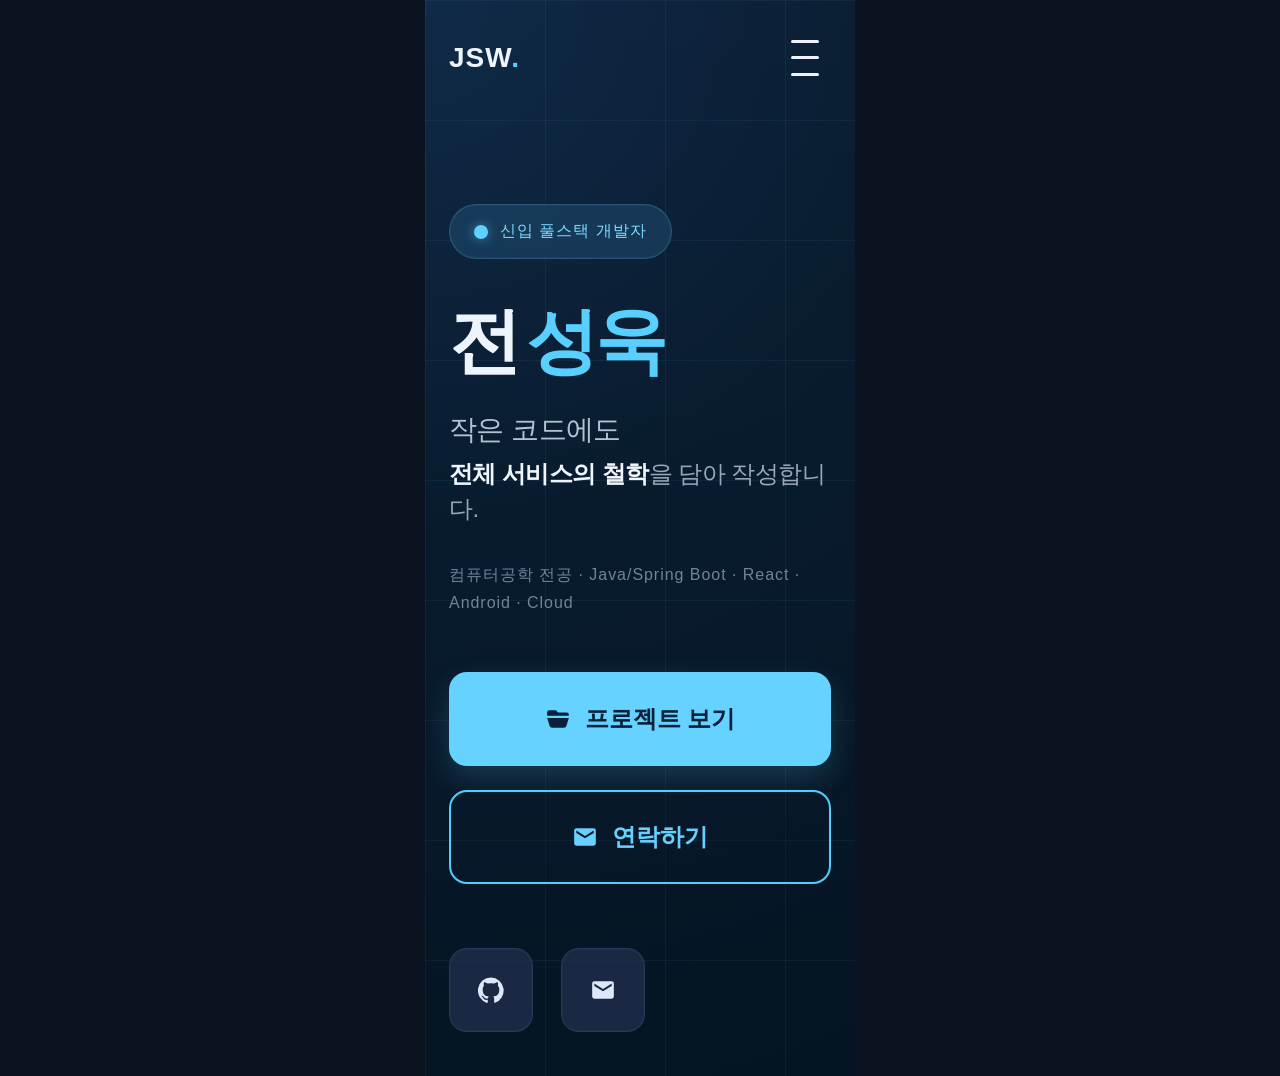
==== index.html @ f7ffe4a0 "테스트용 메인페이지" ====
<!DOCTYPE html>
<html lang="ko">
<head>
  <meta charset="UTF-8" />
  <meta name="viewport" content="width=device-width, initial-scale=1.0" />
  <title>Portfolio Mobile Hero</title>
  <style>
    * { box-sizing: border-box; }

    :root {
      --bg: #071a2d;
      --bg2: #0a223a;
      --line: rgba(98, 171, 228, 0.08);
      --cyan: #58cfff;
      --cyan-soft: #6bd3ff;
      --text: #eef4fb;
      --muted: #8a97ab;
      --panel: rgba(20, 45, 78, 0.55);
      --panel-border: rgba(104, 214, 255, 0.2);
    }

    body {
      margin: 0;
      min-height: 100vh;
      display: flex;
      justify-content: center;
      align-items: flex-start;
      background: #0b1320;
      font-family: "Pretendard", "Noto Sans KR", "Apple SD Gothic Neo", sans-serif;
      color: var(--text);
    }

    .phone {
      position: relative;
      width: 100%;
      max-width: 430px;
      min-height: 100vh;
      padding: 32px 24px 44px;
      overflow: hidden;
      background:
        linear-gradient(var(--line) 1px, transparent 1px),
        linear-gradient(90deg, var(--line) 1px, transparent 1px),
        radial-gradient(circle at top left, #0d2846 0%, var(--bg) 45%, #051422 100%);
      background-size: 120px 120px, 120px 120px, cover;
    }

    .phone::before {
      content: "";
      position: absolute;
      inset: 0;
      background: linear-gradient(to bottom, rgba(255,255,255,0.01), rgba(255,255,255,0));
      pointer-events: none;
    }

    .header {
      display: flex;
      align-items: center;
      justify-content: space-between;
      margin-bottom: 120px;
      position: relative;
      z-index: 1;
    }

    .logo {
      font-size: 28px;
      font-weight: 800;
      letter-spacing: 1px;
    }

    .logo .dot {
      color: var(--cyan);
    }

    .menu {
      width: 52px;
      height: 52px;
      display: grid;
      place-items: center;
      background: transparent;
      border: 0;
      cursor: pointer;
    }

    .menu span {
      display: block;
      width: 28px;
      height: 3px;
      background: #ecf3fb;
      border-radius: 999px;
      margin: 3px 0;
    }

    .badge {
      display: inline-flex;
      align-items: center;
      gap: 12px;
      padding: 16px 24px;
      margin-bottom: 46px;
      border: 1px solid var(--panel-border);
      border-radius: 999px;
      background: rgba(75, 161, 215, 0.18);
      color: #7bd8ff;
      font-size: 16px;
      letter-spacing: 0.06em;
      backdrop-filter: blur(8px);
      box-shadow: inset 0 0 0 1px rgba(255,255,255,0.03);
      position: relative;
      z-index: 1;
    }

    .badge::before {
      content: "";
      width: 14px;
      height: 14px;
      border-radius: 50%;
      background: #5fd0ff;
      box-shadow: 0 0 12px rgba(95, 208, 255, 0.5);
      flex: 0 0 auto;
    }

    .hero {
      position: relative;
      z-index: 1;
    }

    .title {
      margin: 0;
      font-size: 72px;
      line-height: 1;
      font-weight: 900;
      letter-spacing: -0.04em;
    }

    .title .accent {
      color: var(--cyan);
      margin-left: 8px;
    }

    .subtitle {
      margin: 34px 0 0;
      font-size: 28px;
      color: #b5c1d3;
      font-weight: 400;
      letter-spacing: -0.02em;
    }

    .subtitle strong {
      display: block;
      margin-top: 8px;
      font-size: 24px;
      color: #eef5fc;
      font-weight: 800;
      line-height: 1.45;
    }

    .subtitle .muted-end {
      color: #9aa7ba;
      font-weight: 500;
    }

    .skills {
      margin: 34px 0 54px;
      color: #73829a;
      font-size: 16px;
      line-height: 1.8;
      letter-spacing: 0.06em;
      word-break: keep-all;
    }

    .actions {
      display: grid;
      gap: 24px;
      margin-bottom: 64px;
    }

    .btn {
      height: 94px;
      border-radius: 18px;
      display: flex;
      align-items: center;
      justify-content: center;
      gap: 14px;
      font-size: 24px;
      font-weight: 800;
      text-decoration: none;
      transition: transform 0.2s ease, box-shadow 0.2s ease, background 0.2s ease;
    }

    .btn:hover {
      transform: translateY(-2px);
    }

    .btn.primary {
      background: #66d2ff;
      color: #08203a;
      box-shadow: 0 12px 30px rgba(102, 210, 255, 0.18);
    }

    .btn.secondary {
      color: #67d0ff;
      background: rgba(6, 24, 44, 0.18);
      border: 2px solid #50cfff;
      box-shadow: inset 0 0 0 1px rgba(255,255,255,0.02);
    }

    .socials {
      display: flex;
      gap: 28px;
      position: relative;
      z-index: 1;
    }

    .social {
      width: 84px;
      height: 84px;
      display: grid;
      place-items: center;
      border-radius: 18px;
      background: rgba(34, 47, 79, 0.75);
      border: 1px solid rgba(146, 171, 214, 0.12);
      color: #dce7f7;
      text-decoration: none;
      box-shadow: inset 0 0 0 1px rgba(255,255,255,0.02);
    }

    .social svg,
    .btn svg {
      width: 26px;
      height: 26px;
      fill: currentColor;
    }

    @media (max-width: 390px) {
      .phone { padding-inline: 20px; }
      .title { font-size: 62px; }
      .subtitle { font-size: 24px; }
      .subtitle strong { font-size: 21px; }
      .btn { font-size: 22px; height: 88px; }
    }
  </style>
</head>
<body>
  <main class="phone">
    <header class="header">
      <div class="logo">JSW<span class="dot">.</span></div>
      <button class="menu" aria-label="메뉴 열기">
        <span></span>
        <span></span>
        <span></span>
      </button>
    </header>

    <section class="hero">
      <div class="badge">신입 풀스택 개발자</div>

      <h1 class="title">전<span class="accent">성욱</span></h1>

      <p class="subtitle">
        작은 코드에도
        <strong>전체 서비스의 철학<span class="muted-end">을 담아 작성합니다.</span></strong>
      </p>

      <div class="skills">컴퓨터공학 전공 · Java/Spring Boot · React · Android · Cloud</div>

      <div class="actions">
        <a class="btn primary" href="#projects" aria-label="프로젝트 보기">
          <svg viewBox="0 0 24 24" aria-hidden="true"><path d="M10 4l2 2h8a2 2 0 0 1 2 2v1H2V6a2 2 0 0 1 2-2h6zm12 7H2l2.2 7.2A2.5 2.5 0 0 0 6.6 20h10.8a2.5 2.5 0 0 0 2.4-1.8L22 11z"/></svg>
          프로젝트 보기
        </a>
        <a class="btn secondary" href="#contact" aria-label="연락하기">
          <svg viewBox="0 0 24 24" aria-hidden="true"><path d="M20 4H4a2 2 0 0 0-2 2v12a2 2 0 0 0 2 2h16a2 2 0 0 0 2-2V6a2 2 0 0 0-2-2zm0 4.2l-8 5-8-5V6l8 5 8-5v2.2z"/></svg>
          연락하기
        </a>
      </div>
      
      <div class="socials">
        <a class="social" href="#github" aria-label="GitHub">
          <svg viewBox="0 0 24 24" aria-hidden="true"><path d="M12 .5A12 12 0 0 0 8.2 23.9c.6.1.8-.3.8-.6v-2.2c-3.3.7-4-1.4-4-1.4-.5-1.3-1.3-1.7-1.3-1.7-1.1-.7.1-.7.1-.7 1.2.1 1.9 1.3 1.9 1.3 1.1 1.8 2.8 1.3 3.5 1 .1-.8.4-1.3.7-1.6-2.7-.3-5.5-1.3-5.5-6A4.7 4.7 0 0 1 5.5 8c-.1-.3-.5-1.5.1-3.1 0 0 1-.3 3.3 1.2a11.3 11.3 0 0 1 6 0c2.2-1.5 3.3-1.2 3.3-1.2.6 1.6.2 2.8.1 3.1A4.7 4.7 0 0 1 19.6 12c0 4.7-2.8 5.7-5.5 6 .4.3.8 1 .8 2.1v3.1c0 .3.2.7.8.6A12 12 0 0 0 12 .5z"/></svg>
        </a>
        <a class="social" href="#mail" aria-label="이메일">
          <svg viewBox="0 0 24 24" aria-hidden="true"><path d="M20 4H4a2 2 0 0 0-2 2v12a2 2 0 0 0 2 2h16a2 2 0 0 0 2-2V6a2 2 0 0 0-2-2zm0 4.2l-8 5-8-5V6l8 5 8-5v2.2z"/></svg>
        </a>
      </div>
    </section>
  </main>
</body>
</html>
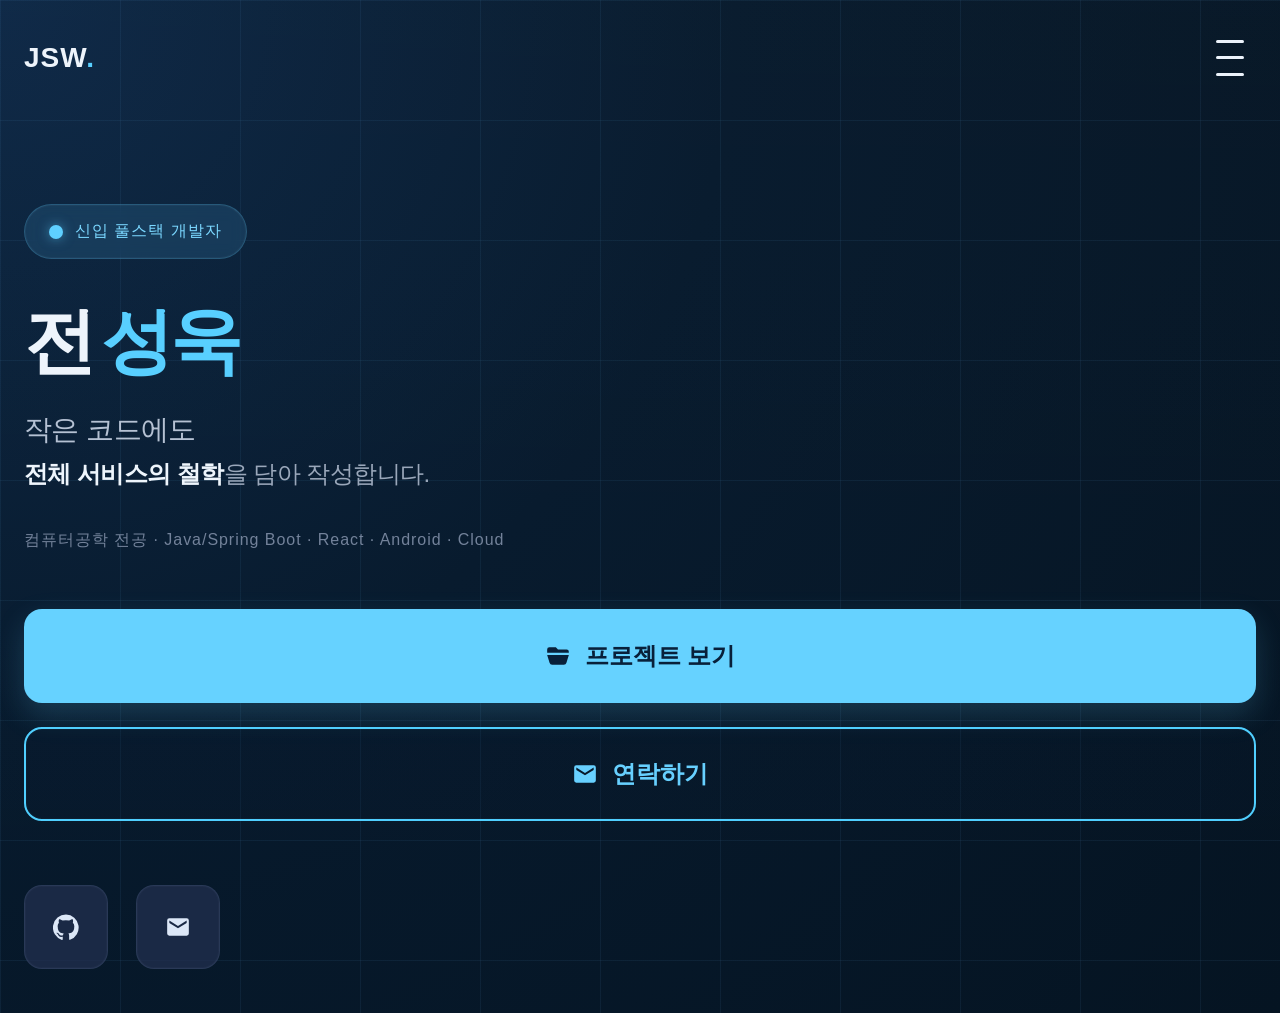
==== commit 5fec7eca: "width 조절" ====
--- a/index.html
+++ b/index.html
@@ -33,7 +33,6 @@
     .phone {
       position: relative;
       width: 100%;
-      max-width: 430px;
       min-height: 100vh;
       padding: 32px 24px 44px;
       overflow: hidden;
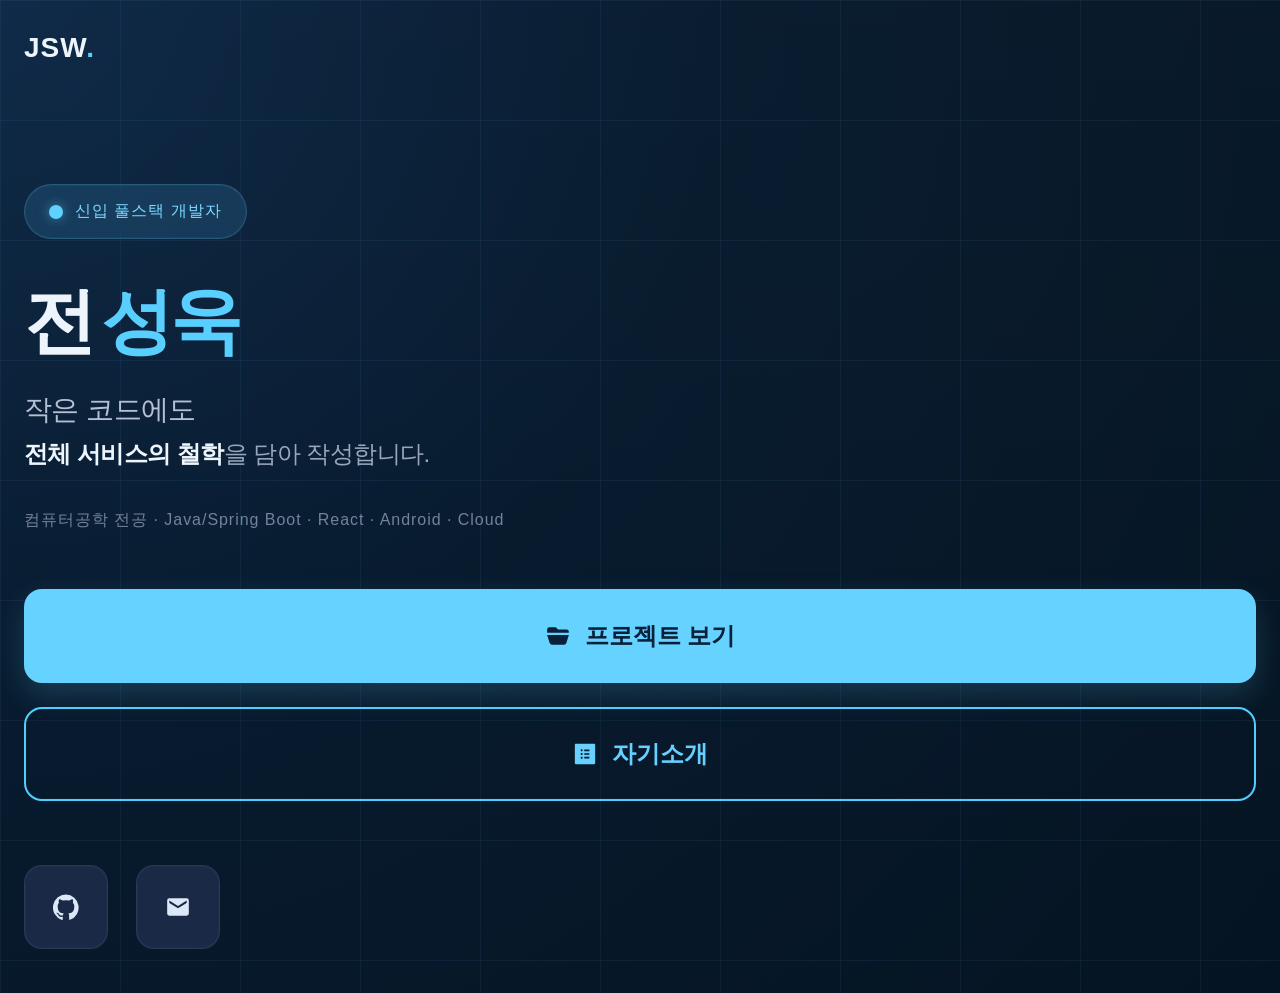
==== commit 3f5a112e: "링크 연결" ====
--- a/index.html
+++ b/index.html
@@ -3,7 +3,7 @@
 <head>
   <meta charset="UTF-8" />
   <meta name="viewport" content="width=device-width, initial-scale=1.0" />
-  <title>Portfolio Mobile Hero</title>
+  <title>개발자 전성욱 포트폴리오</title>
   <style>
     * { box-sizing: border-box; }
 
@@ -82,11 +82,11 @@
 
     .menu span {
       display: block;
-      width: 28px;
+      width: 40px;
       height: 3px;
       background: #ecf3fb;
       border-radius: 999px;
-      margin: 3px 0;
+      margin: 2px 0;
     }
 
     .badge {
@@ -242,16 +242,15 @@
   <main class="phone">
     <header class="header">
       <div class="logo">JSW<span class="dot">.</span></div>
-      <button class="menu" aria-label="메뉴 열기">
+      <!-- <button class="menu" aria-label="메뉴 열기">
         <span></span>
         <span></span>
         <span></span>
-      </button>
+      </button> -->
     </header>
 
     <section class="hero">
       <div class="badge">신입 풀스택 개발자</div>
-
       <h1 class="title">전<span class="accent">성욱</span></h1>
 
       <p class="subtitle">
@@ -262,21 +261,21 @@
       <div class="skills">컴퓨터공학 전공 · Java/Spring Boot · React · Android · Cloud</div>
 
       <div class="actions">
-        <a class="btn primary" href="#projects" aria-label="프로젝트 보기">
+        <a class="btn primary" href="/projects/index.html" aria-label="프로젝트 보기">
           <svg viewBox="0 0 24 24" aria-hidden="true"><path d="M10 4l2 2h8a2 2 0 0 1 2 2v1H2V6a2 2 0 0 1 2-2h6zm12 7H2l2.2 7.2A2.5 2.5 0 0 0 6.6 20h10.8a2.5 2.5 0 0 0 2.4-1.8L22 11z"/></svg>
           프로젝트 보기
         </a>
-        <a class="btn secondary" href="#contact" aria-label="연락하기">
-          <svg viewBox="0 0 24 24" aria-hidden="true"><path d="M20 4H4a2 2 0 0 0-2 2v12a2 2 0 0 0 2 2h16a2 2 0 0 0 2-2V6a2 2 0 0 0-2-2zm0 4.2l-8 5-8-5V6l8 5 8-5v2.2z"/></svg>
-          연락하기
+        <a class="btn secondary" href="/pages/aboutme.html" aria-label="연락하기">
+          <svg viewBox="0 0 1024 1024" xmlns="http://www.w3.org/2000/svg" class="icon contact-icon"  aria-hidden="true">  <path fill="currentColor" d="M880 112H144c-17.7 0-32 14.3-32 32v736c0 17.7 14.3 32 32 32h736c17.7 0 32-14.3 32-32V144c0-17.7-14.3-32-32-32zM380 696c-22.1 0-40-17.9-40-40s17.9-40 40-40 40 17.9 40 40-17.9 40-40 40zm0-144c-22.1 0-40-17.9-40-40s17.9-40 40-40 40 17.9 40 40-17.9 40-40 40zm0-144c-22.1 0-40-17.9-40-40s17.9-40 40-40 40 17.9 40 40-17.9 40-40 40zm304 272c0 4.4-3.6 8-8 8H492c-4.4 0-8-3.6-8-8v-48c0-4.4 3.6-8 8-8h184c4.4 0 8 3.6 8 8v48zm0-144c0 4.4-3.6 8-8 8H492c-4.4 0-8-3.6-8-8v-48c0-4.4 3.6-8 8-8h184c4.4 0 3.6 8 8 8v48zm0-144c0 4.4-3.6 8-8 8H492c-4.4 0-8-3.6-8-8v-48c0-4.4 3.6-8 8-8h184c4.4 0 8 3.6 8 8v48z"/></svg>
+          자기소개
         </a>
       </div>
       
       <div class="socials">
-        <a class="social" href="#github" aria-label="GitHub">
+        <a class="social" href="https://github.com/jsw5514" aria-label="GitHub">
           <svg viewBox="0 0 24 24" aria-hidden="true"><path d="M12 .5A12 12 0 0 0 8.2 23.9c.6.1.8-.3.8-.6v-2.2c-3.3.7-4-1.4-4-1.4-.5-1.3-1.3-1.7-1.3-1.7-1.1-.7.1-.7.1-.7 1.2.1 1.9 1.3 1.9 1.3 1.1 1.8 2.8 1.3 3.5 1 .1-.8.4-1.3.7-1.6-2.7-.3-5.5-1.3-5.5-6A4.7 4.7 0 0 1 5.5 8c-.1-.3-.5-1.5.1-3.1 0 0 1-.3 3.3 1.2a11.3 11.3 0 0 1 6 0c2.2-1.5 3.3-1.2 3.3-1.2.6 1.6.2 2.8.1 3.1A4.7 4.7 0 0 1 19.6 12c0 4.7-2.8 5.7-5.5 6 .4.3.8 1 .8 2.1v3.1c0 .3.2.7.8.6A12 12 0 0 0 12 .5z"/></svg>
         </a>
-        <a class="social" href="#mail" aria-label="이메일">
+        <a class="social" href="mailto:jsw5524@gmail.com" aria-label="이메일">
           <svg viewBox="0 0 24 24" aria-hidden="true"><path d="M20 4H4a2 2 0 0 0-2 2v12a2 2 0 0 0 2 2h16a2 2 0 0 0 2-2V6a2 2 0 0 0-2-2zm0 4.2l-8 5-8-5V6l8 5 8-5v2.2z"/></svg>
         </a>
       </div>
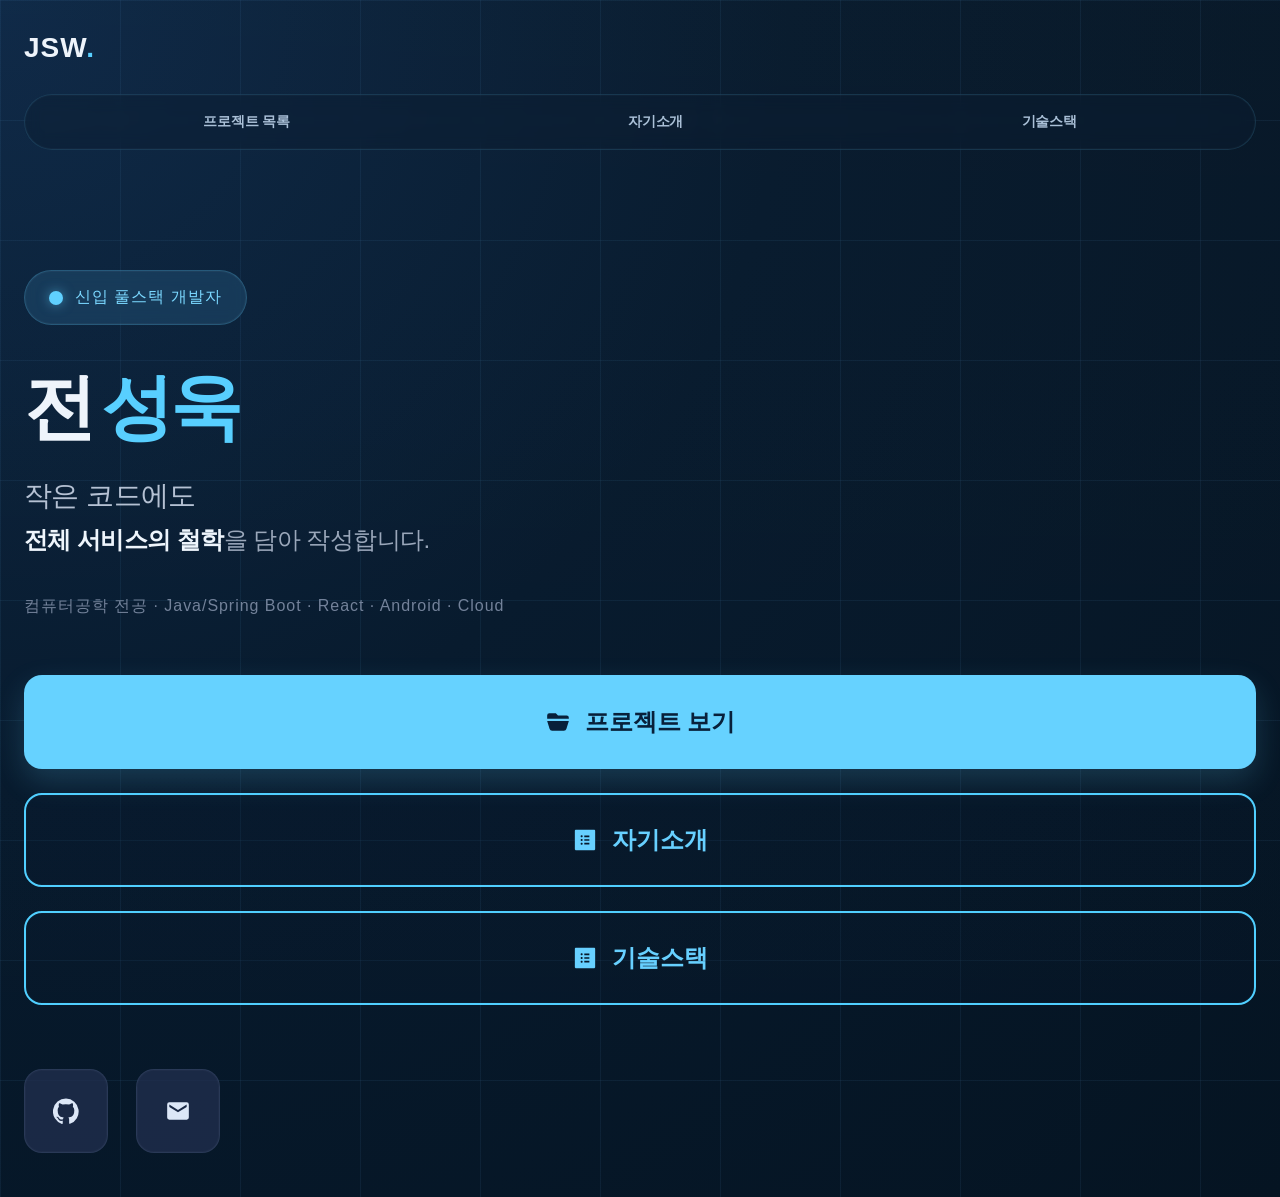
==== commit 98bf7284: "css 분리 및 네비게이션 바 추가" ====
--- a/index.html
+++ b/index.html
@@ -4,249 +4,23 @@
   <meta charset="UTF-8" />
   <meta name="viewport" content="width=device-width, initial-scale=1.0" />
   <title>개발자 전성욱 포트폴리오</title>
-  <style>
-    * { box-sizing: border-box; }
-
-    :root {
-      --bg: #071a2d;
-      --bg2: #0a223a;
-      --line: rgba(98, 171, 228, 0.08);
-      --cyan: #58cfff;
-      --cyan-soft: #6bd3ff;
-      --text: #eef4fb;
-      --muted: #8a97ab;
-      --panel: rgba(20, 45, 78, 0.55);
-      --panel-border: rgba(104, 214, 255, 0.2);
-    }
-
-    body {
-      margin: 0;
-      min-height: 100vh;
-      display: flex;
-      justify-content: center;
-      align-items: flex-start;
-      background: #0b1320;
-      font-family: "Pretendard", "Noto Sans KR", "Apple SD Gothic Neo", sans-serif;
-      color: var(--text);
-    }
-
-    .phone {
-      position: relative;
-      width: 100%;
-      min-height: 100vh;
-      padding: 32px 24px 44px;
-      overflow: hidden;
-      background:
-        linear-gradient(var(--line) 1px, transparent 1px),
-        linear-gradient(90deg, var(--line) 1px, transparent 1px),
-        radial-gradient(circle at top left, #0d2846 0%, var(--bg) 45%, #051422 100%);
-      background-size: 120px 120px, 120px 120px, cover;
-    }
-
-    .phone::before {
-      content: "";
-      position: absolute;
-      inset: 0;
-      background: linear-gradient(to bottom, rgba(255,255,255,0.01), rgba(255,255,255,0));
-      pointer-events: none;
-    }
-
-    .header {
-      display: flex;
-      align-items: center;
-      justify-content: space-between;
-      margin-bottom: 120px;
-      position: relative;
-      z-index: 1;
-    }
-
-    .logo {
-      font-size: 28px;
-      font-weight: 800;
-      letter-spacing: 1px;
-    }
-
-    .logo .dot {
-      color: var(--cyan);
-    }
-
-    .menu {
-      width: 52px;
-      height: 52px;
-      display: grid;
-      place-items: center;
-      background: transparent;
-      border: 0;
-      cursor: pointer;
-    }
-
-    .menu span {
-      display: block;
-      width: 40px;
-      height: 3px;
-      background: #ecf3fb;
-      border-radius: 999px;
-      margin: 2px 0;
-    }
-
-    .badge {
-      display: inline-flex;
-      align-items: center;
-      gap: 12px;
-      padding: 16px 24px;
-      margin-bottom: 46px;
-      border: 1px solid var(--panel-border);
-      border-radius: 999px;
-      background: rgba(75, 161, 215, 0.18);
-      color: #7bd8ff;
-      font-size: 16px;
-      letter-spacing: 0.06em;
-      backdrop-filter: blur(8px);
-      box-shadow: inset 0 0 0 1px rgba(255,255,255,0.03);
-      position: relative;
-      z-index: 1;
-    }
-
-    .badge::before {
-      content: "";
-      width: 14px;
-      height: 14px;
-      border-radius: 50%;
-      background: #5fd0ff;
-      box-shadow: 0 0 12px rgba(95, 208, 255, 0.5);
-      flex: 0 0 auto;
-    }
-
-    .hero {
-      position: relative;
-      z-index: 1;
-    }
-
-    .title {
-      margin: 0;
-      font-size: 72px;
-      line-height: 1;
-      font-weight: 900;
-      letter-spacing: -0.04em;
-    }
-
-    .title .accent {
-      color: var(--cyan);
-      margin-left: 8px;
-    }
-
-    .subtitle {
-      margin: 34px 0 0;
-      font-size: 28px;
-      color: #b5c1d3;
-      font-weight: 400;
-      letter-spacing: -0.02em;
-    }
-
-    .subtitle strong {
-      display: block;
-      margin-top: 8px;
-      font-size: 24px;
-      color: #eef5fc;
-      font-weight: 800;
-      line-height: 1.45;
-    }
-
-    .subtitle .muted-end {
-      color: #9aa7ba;
-      font-weight: 500;
-    }
-
-    .skills {
-      margin: 34px 0 54px;
-      color: #73829a;
-      font-size: 16px;
-      line-height: 1.8;
-      letter-spacing: 0.06em;
-      word-break: keep-all;
-    }
-
-    .actions {
-      display: grid;
-      gap: 24px;
-      margin-bottom: 64px;
-    }
-
-    .btn {
-      height: 94px;
-      border-radius: 18px;
-      display: flex;
-      align-items: center;
-      justify-content: center;
-      gap: 14px;
-      font-size: 24px;
-      font-weight: 800;
-      text-decoration: none;
-      transition: transform 0.2s ease, box-shadow 0.2s ease, background 0.2s ease;
-    }
-
-    .btn:hover {
-      transform: translateY(-2px);
-    }
-
-    .btn.primary {
-      background: #66d2ff;
-      color: #08203a;
-      box-shadow: 0 12px 30px rgba(102, 210, 255, 0.18);
-    }
-
-    .btn.secondary {
-      color: #67d0ff;
-      background: rgba(6, 24, 44, 0.18);
-      border: 2px solid #50cfff;
-      box-shadow: inset 0 0 0 1px rgba(255,255,255,0.02);
-    }
-
-    .socials {
-      display: flex;
-      gap: 28px;
-      position: relative;
-      z-index: 1;
-    }
-
-    .social {
-      width: 84px;
-      height: 84px;
-      display: grid;
-      place-items: center;
-      border-radius: 18px;
-      background: rgba(34, 47, 79, 0.75);
-      border: 1px solid rgba(146, 171, 214, 0.12);
-      color: #dce7f7;
-      text-decoration: none;
-      box-shadow: inset 0 0 0 1px rgba(255,255,255,0.02);
-    }
-
-    .social svg,
-    .btn svg {
-      width: 26px;
-      height: 26px;
-      fill: currentColor;
-    }
-
-    @media (max-width: 390px) {
-      .phone { padding-inline: 20px; }
-      .title { font-size: 62px; }
-      .subtitle { font-size: 24px; }
-      .subtitle strong { font-size: 21px; }
-      .btn { font-size: 22px; height: 88px; }
-    }
-  </style>
+  <link rel="stylesheet" href="nav.css">
+  <link rel="stylesheet" href="index.css">
 </head>
 <body>
   <main class="phone">
     <header class="header">
-      <div class="logo">JSW<span class="dot">.</span></div>
+      <div class="logobox"><div class="logo">JSW<span class="dot">.</span></div></div>
       <!-- <button class="menu" aria-label="메뉴 열기">
         <span></span>
         <span></span>
         <span></span>
       </button> -->
+      <nav class="top-nav" aria-label="주요 메뉴">
+        <a href="#projects">프로젝트 목록</a>
+        <a href="#about">자기소개</a>
+        <a href="#skills">기술스택</a>
+      </nav>
     </header>
 
     <section class="hero">
@@ -261,13 +35,17 @@
       <div class="skills">컴퓨터공학 전공 · Java/Spring Boot · React · Android · Cloud</div>
 
       <div class="actions">
-        <a class="btn primary" href="/projects/index.html" aria-label="프로젝트 보기">
+        <a class="btn primary" href="/index.html" aria-label="프로젝트 보기">
           <svg viewBox="0 0 24 24" aria-hidden="true"><path d="M10 4l2 2h8a2 2 0 0 1 2 2v1H2V6a2 2 0 0 1 2-2h6zm12 7H2l2.2 7.2A2.5 2.5 0 0 0 6.6 20h10.8a2.5 2.5 0 0 0 2.4-1.8L22 11z"/></svg>
           프로젝트 보기
         </a>
-        <a class="btn secondary" href="/pages/aboutme.html" aria-label="연락하기">
+        <a class="btn secondary" href="/aboutme.html" aria-label="연락하기">
           <svg viewBox="0 0 1024 1024" xmlns="http://www.w3.org/2000/svg" class="icon contact-icon"  aria-hidden="true">  <path fill="currentColor" d="M880 112H144c-17.7 0-32 14.3-32 32v736c0 17.7 14.3 32 32 32h736c17.7 0 32-14.3 32-32V144c0-17.7-14.3-32-32-32zM380 696c-22.1 0-40-17.9-40-40s17.9-40 40-40 40 17.9 40 40-17.9 40-40 40zm0-144c-22.1 0-40-17.9-40-40s17.9-40 40-40 40 17.9 40 40-17.9 40-40 40zm0-144c-22.1 0-40-17.9-40-40s17.9-40 40-40 40 17.9 40 40-17.9 40-40 40zm304 272c0 4.4-3.6 8-8 8H492c-4.4 0-8-3.6-8-8v-48c0-4.4 3.6-8 8-8h184c4.4 0 8 3.6 8 8v48zm0-144c0 4.4-3.6 8-8 8H492c-4.4 0-8-3.6-8-8v-48c0-4.4 3.6-8 8-8h184c4.4 0 3.6 8 8 8v48zm0-144c0 4.4-3.6 8-8 8H492c-4.4 0-8-3.6-8-8v-48c0-4.4 3.6-8 8-8h184c4.4 0 8 3.6 8 8v48z"/></svg>
           자기소개
+        </a>
+        <a class="btn secondary" href="/tech-stack.html" aria-label="연락하기">
+          <svg viewBox="0 0 1024 1024" xmlns="http://www.w3.org/2000/svg" class="icon contact-icon"  aria-hidden="true">  <path fill="currentColor" d="M880 112H144c-17.7 0-32 14.3-32 32v736c0 17.7 14.3 32 32 32h736c17.7 0 32-14.3 32-32V144c0-17.7-14.3-32-32-32zM380 696c-22.1 0-40-17.9-40-40s17.9-40 40-40 40 17.9 40 40-17.9 40-40 40zm0-144c-22.1 0-40-17.9-40-40s17.9-40 40-40 40 17.9 40 40-17.9 40-40 40zm0-144c-22.1 0-40-17.9-40-40s17.9-40 40-40 40 17.9 40 40-17.9 40-40 40zm304 272c0 4.4-3.6 8-8 8H492c-4.4 0-8-3.6-8-8v-48c0-4.4 3.6-8 8-8h184c4.4 0 8 3.6 8 8v48zm0-144c0 4.4-3.6 8-8 8H492c-4.4 0-8-3.6-8-8v-48c0-4.4 3.6-8 8-8h184c4.4 0 3.6 8 8 8v48zm0-144c0 4.4-3.6 8-8 8H492c-4.4 0-8-3.6-8-8v-48c0-4.4 3.6-8 8-8h184c4.4 0 8 3.6 8 8v48z"/></svg>
+          기술스택
         </a>
       </div>
       
--- a/nav.css
+++ b/nav.css
@@ -0,0 +1,37 @@
+.top-nav {
+  display: flex;
+  align-items: center;
+  justify-content: space-around;
+  gap: 10px;
+  padding: 10px 14px;
+  margin-bottom: 24px;
+  border: 1px solid rgba(104, 214, 255, 0.14);
+  border-radius: 999px;
+  background: rgba(12, 29, 49, 0.45);
+  box-shadow: inset 0 0 0 1px rgba(255, 255, 255, 0.02);
+  backdrop-filter: blur(8px);
+}
+
+.top-nav a {
+  color: #aac0d7;
+  text-decoration: none;
+  font-size: 14px;
+  font-weight: 700;
+  letter-spacing: -0.02em;
+  padding: 8px 10px;
+  border-radius: 999px;
+  transition: color 0.2s ease, background 0.2s ease;
+  white-space: nowrap;
+}
+
+.top-nav a:hover {
+  color: #58cfff;
+  background: rgba(88, 207, 255, 0.08);
+}
+
+@media (max-width: 390px) {
+  .top-nav {
+    flex-wrap: wrap;
+    justify-content: center;
+  }
+}
--- a/index.css
+++ b/index.css
@@ -0,0 +1,235 @@
+ * { box-sizing: border-box; }
+
+:root {
+    --bg: #071a2d;
+    --bg2: #0a223a;
+    --line: rgba(98, 171, 228, 0.08);
+    --cyan: #58cfff;
+    --cyan-soft: #6bd3ff;
+    --text: #eef4fb;
+    --muted: #8a97ab;
+    --panel: rgba(20, 45, 78, 0.55);
+    --panel-border: rgba(104, 214, 255, 0.2);
+}
+
+body {
+    margin: 0;
+    min-height: 100vh;
+    display: flex;
+    justify-content: center;
+    align-items: flex-start;
+    background: #0b1320;
+    font-family: "Pretendard", "Noto Sans KR", "Apple SD Gothic Neo", sans-serif;
+    color: var(--text);
+}
+
+.phone {
+    position: relative;
+    width: 100%;
+    min-height: 100vh;
+    padding: 32px 24px 44px;
+    overflow: hidden;
+    background:
+    linear-gradient(var(--line) 1px, transparent 1px),
+    linear-gradient(90deg, var(--line) 1px, transparent 1px),
+    radial-gradient(circle at top left, #0d2846 0%, var(--bg) 45%, #051422 100%);
+    background-size: 120px 120px, 120px 120px, cover;
+}
+
+.phone::before {
+    content: "";
+    position: absolute;
+    inset: 0;
+    background: linear-gradient(to bottom, rgba(255,255,255,0.01), rgba(255,255,255,0));
+    pointer-events: none;
+}
+
+.header .logobox{
+    display: flex;
+    align-items: center;
+    justify-content: space-between;
+    margin-bottom: 30px;
+    position: relative;
+    z-index: 1;
+}
+
+.header {
+    margin-bottom: 120px;
+}
+
+.logo {
+    font-size: 28px;
+    font-weight: 800;
+    letter-spacing: 1px;
+}
+
+.logo .dot {
+    color: var(--cyan);
+}
+
+.menu {
+    width: 52px;
+    height: 52px;
+    display: grid;
+    place-items: center;
+    background: transparent;
+    border: 0;
+    cursor: pointer;
+}
+
+.menu span {
+    display: block;
+    width: 40px;
+    height: 3px;
+    background: #ecf3fb;
+    border-radius: 999px;
+    margin: 2px 0;
+}
+
+.badge {
+    display: inline-flex;
+    align-items: center;
+    gap: 12px;
+    padding: 16px 24px;
+    margin-bottom: 46px;
+    border: 1px solid var(--panel-border);
+    border-radius: 999px;
+    background: rgba(75, 161, 215, 0.18);
+    color: #7bd8ff;
+    font-size: 16px;
+    letter-spacing: 0.06em;
+    backdrop-filter: blur(8px);
+    box-shadow: inset 0 0 0 1px rgba(255,255,255,0.03);
+    position: relative;
+    z-index: 1;
+}
+
+.badge::before {
+    content: "";
+    width: 14px;
+    height: 14px;
+    border-radius: 50%;
+    background: #5fd0ff;
+    box-shadow: 0 0 12px rgba(95, 208, 255, 0.5);
+    flex: 0 0 auto;
+}
+
+.hero {
+    position: relative;
+    z-index: 1;
+}
+
+.title {
+    margin: 0;
+    font-size: 72px;
+    line-height: 1;
+    font-weight: 900;
+    letter-spacing: -0.04em;
+}
+
+.title .accent {
+    color: var(--cyan);
+    margin-left: 8px;
+}
+
+.subtitle {
+    margin: 34px 0 0;
+    font-size: 28px;
+    color: #b5c1d3;
+    font-weight: 400;
+    letter-spacing: -0.02em;
+}
+
+.subtitle strong {
+    display: block;
+    margin-top: 8px;
+    font-size: 24px;
+    color: #eef5fc;
+    font-weight: 800;
+    line-height: 1.45;
+}
+
+.subtitle .muted-end {
+    color: #9aa7ba;
+    font-weight: 500;
+}
+
+.skills {
+    margin: 34px 0 54px;
+    color: #73829a;
+    font-size: 16px;
+    line-height: 1.8;
+    letter-spacing: 0.06em;
+    word-break: keep-all;
+}
+
+.actions {
+    display: grid;
+    gap: 24px;
+    margin-bottom: 64px;
+}
+
+.btn {
+    height: 94px;
+    border-radius: 18px;
+    display: flex;
+    align-items: center;
+    justify-content: center;
+    gap: 14px;
+    font-size: 24px;
+    font-weight: 800;
+    text-decoration: none;
+    transition: transform 0.2s ease, box-shadow 0.2s ease, background 0.2s ease;
+}
+
+.btn:hover {
+    transform: translateY(-2px);
+}
+
+.btn.primary {
+    background: #66d2ff;
+    color: #08203a;
+    box-shadow: 0 12px 30px rgba(102, 210, 255, 0.18);
+}
+
+.btn.secondary {
+    color: #67d0ff;
+    background: rgba(6, 24, 44, 0.18);
+    border: 2px solid #50cfff;
+    box-shadow: inset 0 0 0 1px rgba(255,255,255,0.02);
+}
+
+.socials {
+    display: flex;
+    gap: 28px;
+    position: relative;
+    z-index: 1;
+}
+
+.social {
+    width: 84px;
+    height: 84px;
+    display: grid;
+    place-items: center;
+    border-radius: 18px;
+    background: rgba(34, 47, 79, 0.75);
+    border: 1px solid rgba(146, 171, 214, 0.12);
+    color: #dce7f7;
+    text-decoration: none;
+    box-shadow: inset 0 0 0 1px rgba(255,255,255,0.02);
+}
+
+.social svg,
+.btn svg {
+    width: 26px;
+    height: 26px;
+    fill: currentColor;
+}
+
+@media (max-width: 390px) {
+    .phone { padding-inline: 20px; }
+    .title { font-size: 62px; }
+    .subtitle { font-size: 24px; }
+    .subtitle strong { font-size: 21px; }
+    .btn { font-size: 22px; height: 88px; }
+}
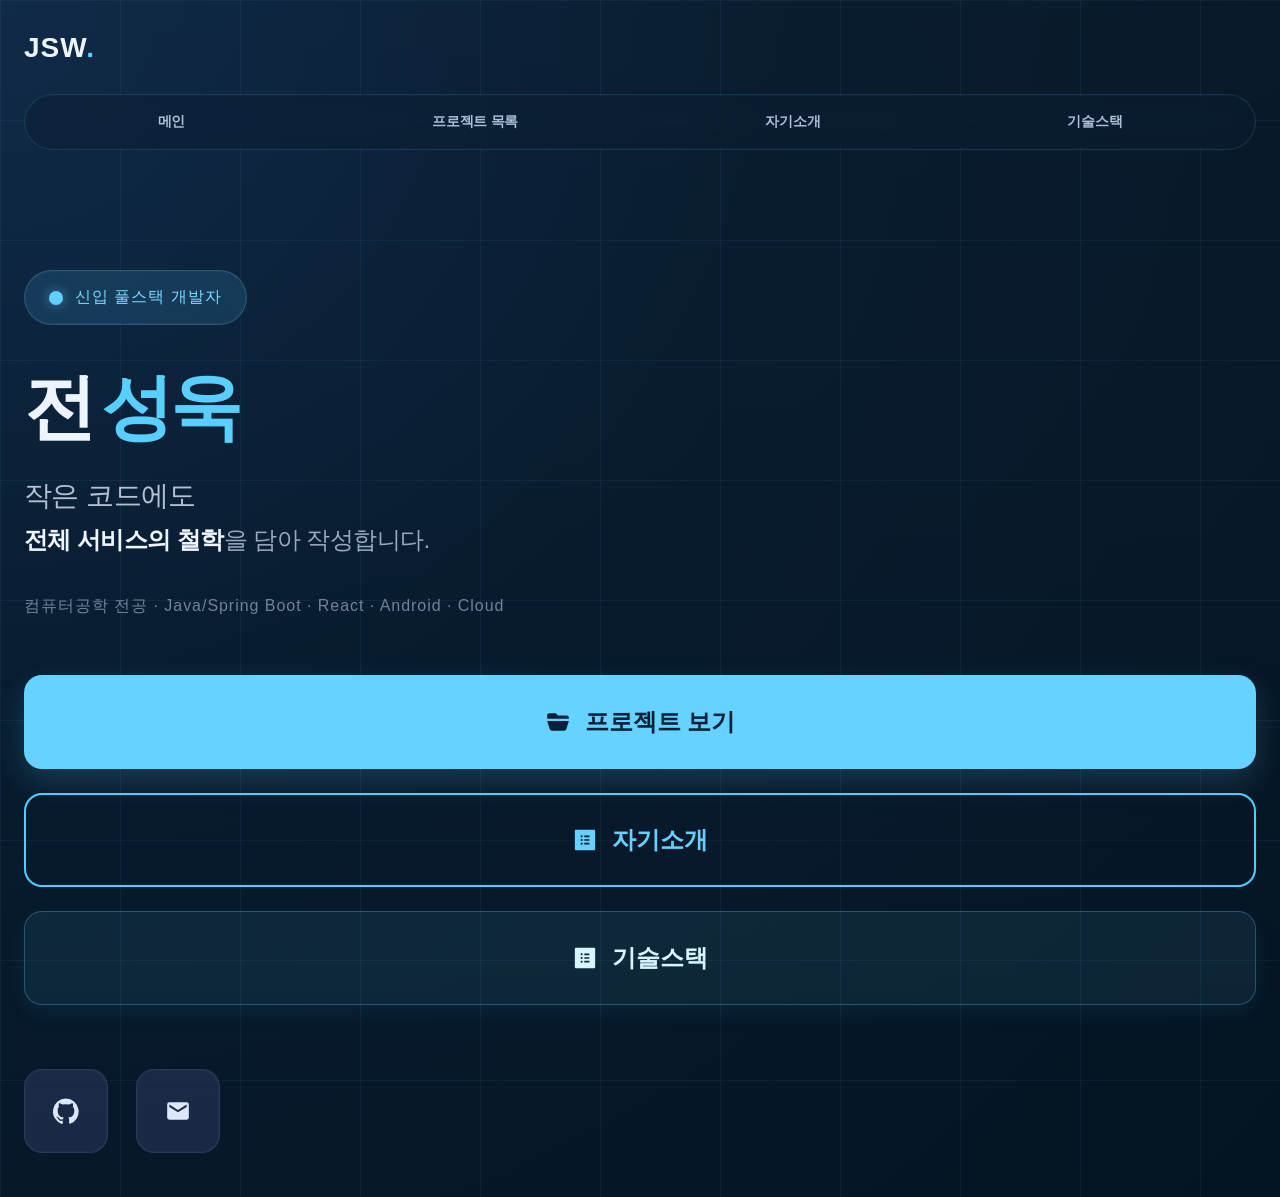
==== commit a65f914b: "파일 위치 정리" ====
--- a/index.html
+++ b/index.html
@@ -4,8 +4,8 @@
   <meta charset="UTF-8" />
   <meta name="viewport" content="width=device-width, initial-scale=1.0" />
   <title>개발자 전성욱 포트폴리오</title>
-  <link rel="stylesheet" href="nav.css">
-  <link rel="stylesheet" href="index.css">
+  <link rel="stylesheet" href="common/style/nav.css">
+  <link rel="stylesheet" href="common/style/index.css">
 </head>
 <body>
   <main class="phone">
@@ -17,9 +17,10 @@
         <span></span>
       </button> -->
       <nav class="top-nav" aria-label="주요 메뉴">
-        <a href="#projects">프로젝트 목록</a>
-        <a href="#about">자기소개</a>
-        <a href="#skills">기술스택</a>
+        <a href="index.html">메인</a>
+        <a href="pages/projects/index.html">프로젝트 목록</a>
+        <a href="pages/aboutme.html">자기소개</a>
+        <a href="pages/tech-stack.html">기술스택</a>
       </nav>
     </header>
 
@@ -35,15 +36,15 @@
       <div class="skills">컴퓨터공학 전공 · Java/Spring Boot · React · Android · Cloud</div>
 
       <div class="actions">
-        <a class="btn primary" href="/index.html" aria-label="프로젝트 보기">
+        <a class="btn primary" href="pages/projects/index.html" aria-label="프로젝트 보기">
           <svg viewBox="0 0 24 24" aria-hidden="true"><path d="M10 4l2 2h8a2 2 0 0 1 2 2v1H2V6a2 2 0 0 1 2-2h6zm12 7H2l2.2 7.2A2.5 2.5 0 0 0 6.6 20h10.8a2.5 2.5 0 0 0 2.4-1.8L22 11z"/></svg>
           프로젝트 보기
         </a>
-        <a class="btn secondary" href="/aboutme.html" aria-label="연락하기">
+        <a class="btn secondary" href="pages/aboutme.html">
           <svg viewBox="0 0 1024 1024" xmlns="http://www.w3.org/2000/svg" class="icon contact-icon"  aria-hidden="true">  <path fill="currentColor" d="M880 112H144c-17.7 0-32 14.3-32 32v736c0 17.7 14.3 32 32 32h736c17.7 0 32-14.3 32-32V144c0-17.7-14.3-32-32-32zM380 696c-22.1 0-40-17.9-40-40s17.9-40 40-40 40 17.9 40 40-17.9 40-40 40zm0-144c-22.1 0-40-17.9-40-40s17.9-40 40-40 40 17.9 40 40-17.9 40-40 40zm0-144c-22.1 0-40-17.9-40-40s17.9-40 40-40 40 17.9 40 40-17.9 40-40 40zm304 272c0 4.4-3.6 8-8 8H492c-4.4 0-8-3.6-8-8v-48c0-4.4 3.6-8 8-8h184c4.4 0 8 3.6 8 8v48zm0-144c0 4.4-3.6 8-8 8H492c-4.4 0-8-3.6-8-8v-48c0-4.4 3.6-8 8-8h184c4.4 0 3.6 8 8 8v48zm0-144c0 4.4-3.6 8-8 8H492c-4.4 0-8-3.6-8-8v-48c0-4.4 3.6-8 8-8h184c4.4 0 8 3.6 8 8v48z"/></svg>
           자기소개
         </a>
-        <a class="btn secondary" href="/tech-stack.html" aria-label="연락하기">
+        <a class="btn tertiary" href="pages/tech-stack.html">
           <svg viewBox="0 0 1024 1024" xmlns="http://www.w3.org/2000/svg" class="icon contact-icon"  aria-hidden="true">  <path fill="currentColor" d="M880 112H144c-17.7 0-32 14.3-32 32v736c0 17.7 14.3 32 32 32h736c17.7 0 32-14.3 32-32V144c0-17.7-14.3-32-32-32zM380 696c-22.1 0-40-17.9-40-40s17.9-40 40-40 40 17.9 40 40-17.9 40-40 40zm0-144c-22.1 0-40-17.9-40-40s17.9-40 40-40 40 17.9 40 40-17.9 40-40 40zm0-144c-22.1 0-40-17.9-40-40s17.9-40 40-40 40 17.9 40 40-17.9 40-40 40zm304 272c0 4.4-3.6 8-8 8H492c-4.4 0-8-3.6-8-8v-48c0-4.4 3.6-8 8-8h184c4.4 0 8 3.6 8 8v48zm0-144c0 4.4-3.6 8-8 8H492c-4.4 0-8-3.6-8-8v-48c0-4.4 3.6-8 8-8h184c4.4 0 3.6 8 8 8v48zm0-144c0 4.4-3.6 8-8 8H492c-4.4 0-8-3.6-8-8v-48c0-4.4 3.6-8 8-8h184c4.4 0 8 3.6 8 8v48z"/></svg>
           기술스택
         </a>
--- a/common/style/nav.css
+++ b/common/style/nav.css
@@ -0,0 +1,37 @@
+.top-nav {
+  display: flex;
+  align-items: center;
+  justify-content: space-around;
+  gap: 10px;
+  padding: 10px 14px;
+  margin-bottom: 24px;
+  border: 1px solid rgba(104, 214, 255, 0.14);
+  border-radius: 999px;
+  background: rgba(12, 29, 49, 0.45);
+  box-shadow: inset 0 0 0 1px rgba(255, 255, 255, 0.02);
+  backdrop-filter: blur(8px);
+}
+
+.top-nav a {
+  color: #aac0d7;
+  text-decoration: none;
+  font-size: 14px;
+  font-weight: 700;
+  letter-spacing: -0.02em;
+  padding: 8px 10px;
+  border-radius: 999px;
+  transition: color 0.2s ease, background 0.2s ease;
+  white-space: nowrap;
+}
+
+.top-nav a:hover {
+  color: #58cfff;
+  background: rgba(88, 207, 255, 0.08);
+}
+
+@media (max-width: 390px) {
+  .top-nav {
+    flex-wrap: wrap;
+    justify-content: center;
+  }
+}
--- a/common/style/index.css
+++ b/common/style/index.css
@@ -0,0 +1,249 @@
+ * { box-sizing: border-box; }
+
+:root {
+    --bg: #071a2d;
+    --bg2: #0a223a;
+    --line: rgba(98, 171, 228, 0.08);
+    --cyan: #58cfff;
+    --cyan-soft: #6bd3ff;
+    --text: #eef4fb;
+    --muted: #8a97ab;
+    --panel: rgba(20, 45, 78, 0.55);
+    --panel-border: rgba(104, 214, 255, 0.2);
+}
+
+body {
+    margin: 0;
+    min-height: 100vh;
+    display: flex;
+    justify-content: center;
+    align-items: flex-start;
+    background: #0b1320;
+    font-family: "Pretendard", "Noto Sans KR", "Apple SD Gothic Neo", sans-serif;
+    color: var(--text);
+}
+
+.phone {
+    position: relative;
+    width: 100%;
+    min-height: 100vh;
+    padding: 32px 24px 44px;
+    overflow: hidden;
+    background:
+    linear-gradient(var(--line) 1px, transparent 1px),
+    linear-gradient(90deg, var(--line) 1px, transparent 1px),
+    radial-gradient(circle at top left, #0d2846 0%, var(--bg) 45%, #051422 100%);
+    background-size: 120px 120px, 120px 120px, cover;
+}
+
+.phone::before {
+    content: "";
+    position: absolute;
+    inset: 0;
+    background: linear-gradient(to bottom, rgba(255,255,255,0.01), rgba(255,255,255,0));
+    pointer-events: none;
+}
+
+.header .logobox{
+    display: flex;
+    align-items: center;
+    justify-content: space-between;
+    margin-bottom: 30px;
+    position: relative;
+    z-index: 1;
+}
+
+.header {
+    margin-bottom: 120px;
+}
+
+.logo {
+    font-size: 28px;
+    font-weight: 800;
+    letter-spacing: 1px;
+}
+
+.logo .dot {
+    color: var(--cyan);
+}
+
+.menu {
+    width: 52px;
+    height: 52px;
+    display: grid;
+    place-items: center;
+    background: transparent;
+    border: 0;
+    cursor: pointer;
+}
+
+.menu span {
+    display: block;
+    width: 40px;
+    height: 3px;
+    background: #ecf3fb;
+    border-radius: 999px;
+    margin: 2px 0;
+}
+
+.badge {
+    display: inline-flex;
+    align-items: center;
+    gap: 12px;
+    padding: 16px 24px;
+    margin-bottom: 46px;
+    border: 1px solid var(--panel-border);
+    border-radius: 999px;
+    background: rgba(75, 161, 215, 0.18);
+    color: #7bd8ff;
+    font-size: 16px;
+    letter-spacing: 0.06em;
+    backdrop-filter: blur(8px);
+    box-shadow: inset 0 0 0 1px rgba(255,255,255,0.03);
+    position: relative;
+    z-index: 1;
+}
+
+.badge::before {
+    content: "";
+    width: 14px;
+    height: 14px;
+    border-radius: 50%;
+    background: #5fd0ff;
+    box-shadow: 0 0 12px rgba(95, 208, 255, 0.5);
+    flex: 0 0 auto;
+}
+
+.hero {
+    position: relative;
+    z-index: 1;
+}
+
+.title {
+    margin: 0;
+    font-size: 72px;
+    line-height: 1;
+    font-weight: 900;
+    letter-spacing: -0.04em;
+}
+
+.title .accent {
+    color: var(--cyan);
+    margin-left: 8px;
+}
+
+.subtitle {
+    margin: 34px 0 0;
+    font-size: 28px;
+    color: #b5c1d3;
+    font-weight: 400;
+    letter-spacing: -0.02em;
+}
+
+.subtitle strong {
+    display: block;
+    margin-top: 8px;
+    font-size: 24px;
+    color: #eef5fc;
+    font-weight: 800;
+    line-height: 1.45;
+}
+
+.subtitle .muted-end {
+    color: #9aa7ba;
+    font-weight: 500;
+}
+
+.skills {
+    margin: 34px 0 54px;
+    color: #73829a;
+    font-size: 16px;
+    line-height: 1.8;
+    letter-spacing: 0.06em;
+    word-break: keep-all;
+}
+
+.actions {
+    display: grid;
+    gap: 24px;
+    margin-bottom: 64px;
+}
+
+.btn {
+    height: 94px;
+    border-radius: 18px;
+    display: flex;
+    align-items: center;
+    justify-content: center;
+    gap: 14px;
+    font-size: 24px;
+    font-weight: 800;
+    text-decoration: none;
+    transition: transform 0.2s ease, box-shadow 0.2s ease, background 0.2s ease;
+}
+
+.btn:hover {
+    transform: translateY(-2px);
+}
+
+.btn.primary {
+    background: #66d2ff;
+    color: #08203a;
+    box-shadow: 0 12px 30px rgba(102, 210, 255, 0.18);
+}
+
+.btn.secondary {
+    color: #67d0ff;
+    background: rgba(6, 24, 44, 0.18);
+    border: 2px solid #50cfff;
+    box-shadow: inset 0 0 0 1px rgba(255,255,255,0.02);
+}
+
+.btn.tertiary {
+    color: #d7f5ff;
+    background: rgba(103, 208, 255, 0.08);
+    border: 1px solid rgba(103, 208, 255, 0.28);
+    box-shadow: 0 8px 20px rgba(80, 207, 255, 0.08);
+}
+
+.btn.quaternary {
+    color: #8fb8d1;
+    background: transparent;
+    border: 1px dashed rgba(103, 208, 255, 0.22);
+    box-shadow: none;
+}
+
+.socials {
+    display: flex;
+    gap: 28px;
+    position: relative;
+    z-index: 1;
+}
+
+.social {
+    width: 84px;
+    height: 84px;
+    display: grid;
+    place-items: center;
+    border-radius: 18px;
+    background: rgba(34, 47, 79, 0.75);
+    border: 1px solid rgba(146, 171, 214, 0.12);
+    color: #dce7f7;
+    text-decoration: none;
+    box-shadow: inset 0 0 0 1px rgba(255,255,255,0.02);
+}
+
+.social svg,
+.btn svg {
+    width: 26px;
+    height: 26px;
+    fill: currentColor;
+}
+
+@media (max-width: 390px) {
+    .phone { padding-inline: 20px; }
+    .title { font-size: 62px; }
+    .subtitle { font-size: 24px; }
+    .subtitle strong { font-size: 21px; }
+    .btn { font-size: 22px; height: 88px; }
+}
